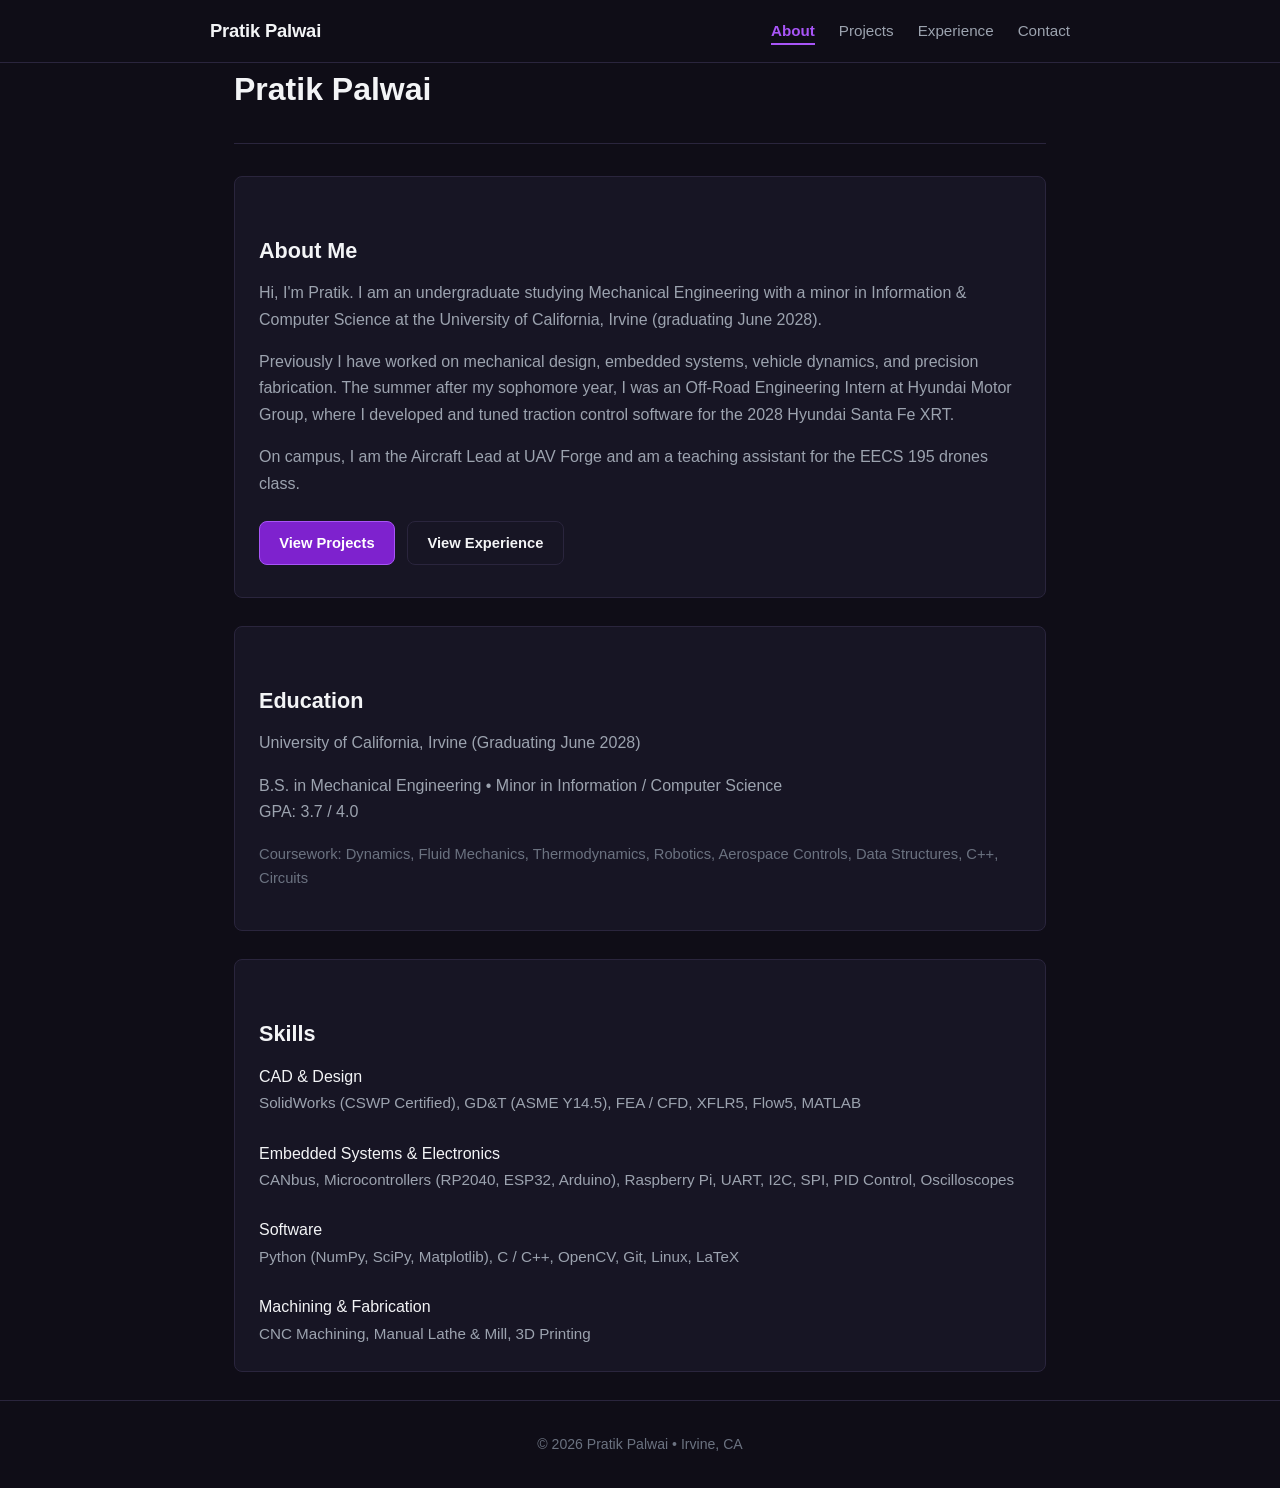
==== index.html @ 0e06a15a "Removed resume from the website and phone number from the contact section. Co-authored-by: robin <ro" ====
<!DOCTYPE html>
<html lang="en">
<head>
  <meta charset="UTF-8">
  <meta name="viewport" content="width=device-width, initial-scale=1.0">
  <title>PP Portfolio</title>
  <link rel="icon" type="image/svg+xml" href="assets/favicon.svg">
  <link rel="stylesheet" href="styles.css">
</head>
<body>

  <header>
    <div class="container nav-bar">
      <div class="site-title">
        <a href="index.html">Pratik Palwai</a>
      </div>
      <nav>
        <ul>
          <li><a href="index.html" class="active">About</a></li>
          <li><a href="projects.html">Projects</a></li>
          <li><a href="experience.html">Experience</a></li>
          <li><a href="contact.html">Contact</a></li>
        </ul>
      </nav>
    </div>
  </header>

  <main class="container">
    <div class="page-header">
      <h1>Pratik Palwai</h1>
    </div>

    <div class="card">
      <h2>About Me</h2>
      <p>
        Hi, I'm Pratik. I am an undergraduate studying Mechanical Engineering with a minor in Information &amp; Computer Science at the University of California, Irvine (graduating June 2028).
      </p>
      <p>
        Previously I have worked on mechanical design, embedded systems, vehicle dynamics, and precision fabrication. The summer after my sophomore year, I was an Off-Road Engineering Intern at Hyundai Motor Group, where I developed and tuned traction control software for the 2028 Hyundai Santa Fe XRT.
      </p>
      <p>
        On campus, I am the Aircraft Lead at UAV Forge and am a teaching assistant for the EECS 195 drones class.
      </p>

      <div style="margin-top: 1.5rem;">
        <a href="projects.html" class="btn">View Projects</a>
        <a href="experience.html" class="btn btn-secondary">View Experience</a>
      </div>
    </div>

    <div class="card">
      <h2>Education</h2>
      <p>University of California, Irvine (Graduating June 2028)</p>
      <p>
        B.S. in Mechanical Engineering &bull; Minor in Information / Computer Science<br>
        GPA: 3.7 / 4.0
      </p>
      <p style="font-size: 0.92rem; color: var(--text-dim);">
        Coursework: Dynamics, Fluid Mechanics, Thermodynamics, Robotics, Aerospace Controls, Data Structures, C++, Circuits
      </p>
    </div>

    <div class="card">
      <h2>Skills</h2>
      <div class="skills-group">
        <div>CAD &amp; Design</div>
        <span>SolidWorks (CSWP Certified), GD&amp;T (ASME Y14.5), FEA / CFD, XFLR5, Flow5, MATLAB</span>
      </div>
      <div class="skills-group">
        <div>Embedded Systems &amp; Electronics</div>
        <span>CANbus, Microcontrollers (RP2040, ESP32, Arduino), Raspberry Pi, UART, I2C, SPI, PID Control, Oscilloscopes</span>
      </div>
      <div class="skills-group">
        <div>Software</div>
        <span>Python (NumPy, SciPy, Matplotlib), C / C++, OpenCV, Git, Linux, LaTeX</span>
      </div>
      <div class="skills-group" style="margin-bottom: 0;">
        <div>Machining &amp; Fabrication</div>
        <span>CNC Machining, Manual Lathe &amp; Mill, 3D Printing</span>
      </div>
    </div>
  </main>

  <footer>
    <div class="container">
      &copy; 2026 Pratik Palwai &bull; Irvine, CA
    </div>
  </footer>

</body>
</html>
---- styles.css ----
/* ==========================================================================
   PRATIK PALWAI - PORTFOLIO STYLES
   Simple, clean dark mode with purple accents. No gradients.
   ========================================================================== */

:root {
  /* Solid colors - Dark mode with purple theme */
  --bg: #0f0d17;
  --bg-card: #171524;
  --bg-card-hover: #1e1b2e;
  --border: #2a253d;
  --border-focus: #a855f7;

  --text-main: #f3f4f6;
  --text-muted: #9ca3af;
  --text-dim: #6b7280;

  --purple: #a855f7;
  --purple-hover: #c084fc;
  --purple-btn: #7e22ce;
  --purple-tag-bg: #231c36;
  --purple-tag-border: #4c1d95;

  --font-sans: -apple-system, BlinkMacSystemFont, "Segoe UI", Roboto, Helvetica, Arial, sans-serif;
  --font-mono: ui-monospace, SFMono-Regular, Menlo, Monaco, Consolas, "Liberation Mono", "Courier New", monospace;

  --radius: 8px;
  --max-width: 860px;
}

/* Base Reset */
*, *::before, *::after {
  box-sizing: border-box;
  margin: 0;
  padding: 0;
}

body {
  font-family: var(--font-sans);
  background-color: var(--bg);
  color: var(--text-main);
  line-height: 1.65;
  font-size: 16px;
  -webkit-font-smoothing: antialiased;
}

a {
  color: var(--purple);
  text-decoration: none;
}

a:hover {
  color: var(--purple-hover);
  text-decoration: underline;
}

/* Container */
.container {
  max-width: var(--max-width);
  margin: 0 auto;
  padding: 0 1.5rem;
}

/* Header & Navigation */
header {
  border-bottom: 1px solid var(--border);
  background-color: var(--bg);
  position: sticky;
  top: 0;
  z-index: 50;
}

.nav-bar {
  display: flex;
  justify-content: space-between;
  align-items: center;
  padding: 1rem 0;
}

.site-title {
  font-size: 1.15rem;
  font-weight: 700;
  color: var(--text-main);
  letter-spacing: -0.01em;
}

.site-title a {
  color: var(--text-main);
  text-decoration: none;
}

.site-title a:hover {
  color: var(--purple);
}

nav ul {
  display: flex;
  list-style: none;
  gap: 1.5rem;
  align-items: center;
}

nav a {
  color: var(--text-muted);
  font-size: 0.95rem;
  font-weight: 500;
  text-decoration: none;
  padding: 0.25rem 0;
}

nav a:hover,
nav a.active {
  color: var(--purple);
  text-decoration: none;
  font-weight: 600;
}

nav a.active {
  border-bottom: 2px solid var(--purple);
}

/* Main Content */
main {
  padding: 2.5rem 0 4rem;
}

/* Simple Page Headers */
.page-header {
  margin-bottom: 2rem;
  padding-bottom: 1.25rem;
  border-bottom: 1px solid var(--border);
}

h1 {
  font-size: 2rem;
  font-weight: 700;
  color: var(--text-main);
  margin-bottom: 0.4rem;
}

.page-subtitle {
  color: var(--purple);
  font-size: 1.05rem;
  font-weight: 500;
}

h2 {
  font-size: 1.35rem;
  font-weight: 600;
  color: var(--text-main);
  margin: 2rem 0 0.75rem;
}

p {
  color: var(--text-muted);
  margin-bottom: 1rem;
}

/* Buttons */
.btn {
  display: inline-block;
  background-color: var(--purple-btn);
  color: #ffffff;
  padding: 0.55rem 1.2rem;
  border-radius: var(--radius);
  font-weight: 600;
  font-size: 0.92rem;
  text-decoration: none;
  border: 1px solid var(--purple);
  cursor: pointer;
  margin-right: 0.5rem;
  margin-bottom: 0.5rem;
}

.btn:hover {
  background-color: var(--purple);
  color: #ffffff;
  text-decoration: none;
}

.btn-secondary {
  background-color: var(--bg-card);
  color: var(--text-main);
  border: 1px solid var(--border);
}

.btn-secondary:hover {
  background-color: var(--bg-card-hover);
  border-color: var(--purple);
  color: var(--purple);
}

/* Cards & Sections */
.card {
  background-color: var(--bg-card);
  border: 1px solid var(--border);
  border-radius: var(--radius);
  padding: 1.5rem;
  margin-bottom: 1.75rem;
}

.card:hover {
  border-color: var(--border-focus);
}

/* Project Entry with Image & Text */
.project-item {
  background-color: var(--bg-card);
  border: 1px solid var(--border);
  border-radius: var(--radius);
  padding: 1.5rem;
  margin-bottom: 2rem;
  display: flex;
  flex-direction: column;
  gap: 1rem;
}

.project-item:hover {
  border-color: var(--border-focus);
}

.project-title {
  font-size: 1.25rem;
  font-weight: 700;
  color: var(--text-main);
  margin-bottom: 0.2rem;
}

.project-team {
  font-size: 0.88rem;
  color: var(--purple);
  font-weight: 600;
  margin-bottom: 1rem;
}

.project-image {
  width: 100%;
  max-height: 420px;
  object-fit: contain;
  background-color: #08070d;
  border-radius: var(--radius);
  border: 1px solid var(--border);
  margin: 1rem 0;
  display: block;
}

.project-text {
  color: var(--text-muted);
  font-size: 0.96rem;
  line-height: 1.6;
  margin-bottom: 0.75rem;
}

.project-tags {
  display: flex;
  flex-wrap: wrap;
  gap: 0.4rem;
  margin-top: 1rem;
}

.tag {
  background-color: var(--purple-tag-bg);
  border: 1px solid var(--purple-tag-border);
  color: var(--purple-hover);
  font-size: 0.78rem;
  font-family: var(--font-mono);
  padding: 0.2rem 0.6rem;
  border-radius: 4px;
}

/* Experience List */
.experience-item {
  background-color: var(--bg-card);
  border: 1px solid var(--border);
  border-radius: var(--radius);
  padding: 1.4rem;
  margin-bottom: 1.5rem;
}

.exp-header {
  display: flex;
  justify-content: space-between;
  align-items: baseline;
  flex-wrap: wrap;
  gap: 0.4rem;
  margin-bottom: 0.25rem;
}

.exp-role {
  font-size: 1.15rem;
  font-weight: 700;
  color: var(--text-main);
}

.exp-date {
  font-size: 0.85rem;
  color: var(--purple);
  font-family: var(--font-mono);
}

.exp-company {
  font-size: 0.95rem;
  color: var(--purple-hover);
  font-weight: 600;
  margin-bottom: 0.75rem;
}

ul.exp-bullets {
  padding-left: 1.25rem;
  color: var(--text-muted);
  font-size: 0.93rem;
  line-height: 1.6;
}

ul.exp-bullets li {
  margin-bottom: 0.4rem;
}

/* Skills List */
.skills-group {
  margin-bottom: 1.5rem;
}

.skills-group strong {
  display: block;
  color: var(--text-main);
  margin-bottom: 0.35rem;
}

.skills-group span {
  color: var(--text-muted);
  font-size: 0.95rem;
}

/* Contact List */
.contact-list {
  list-style: none;
  margin-top: 1.25rem;
}

.contact-list li {
  padding: 0.85rem 0;
  border-bottom: 1px solid var(--border);
  display: flex;
  justify-content: space-between;
  align-items: center;
  flex-wrap: wrap;
  gap: 0.5rem;
}

.contact-list li:last-child {
  border-bottom: none;
}

.contact-label {
  font-weight: 600;
  color: var(--text-main);
}

.contact-value {
  color: var(--purple);
}

/* Footer */
footer {
  border-top: 1px solid var(--border);
  padding: 2rem 0;
  color: var(--text-dim);
  font-size: 0.88rem;
  text-align: center;
}

/* Mobile Responsiveness */
@media (max-width: 650px) {
  .nav-bar {
    flex-direction: column;
    gap: 0.75rem;
    align-items: flex-start;
  }

  nav ul {
    gap: 1rem;
    flex-wrap: wrap;
  }

  .exp-header {
    flex-direction: column;
  }

  .project-item {
    flex-direction: column;
  }
}
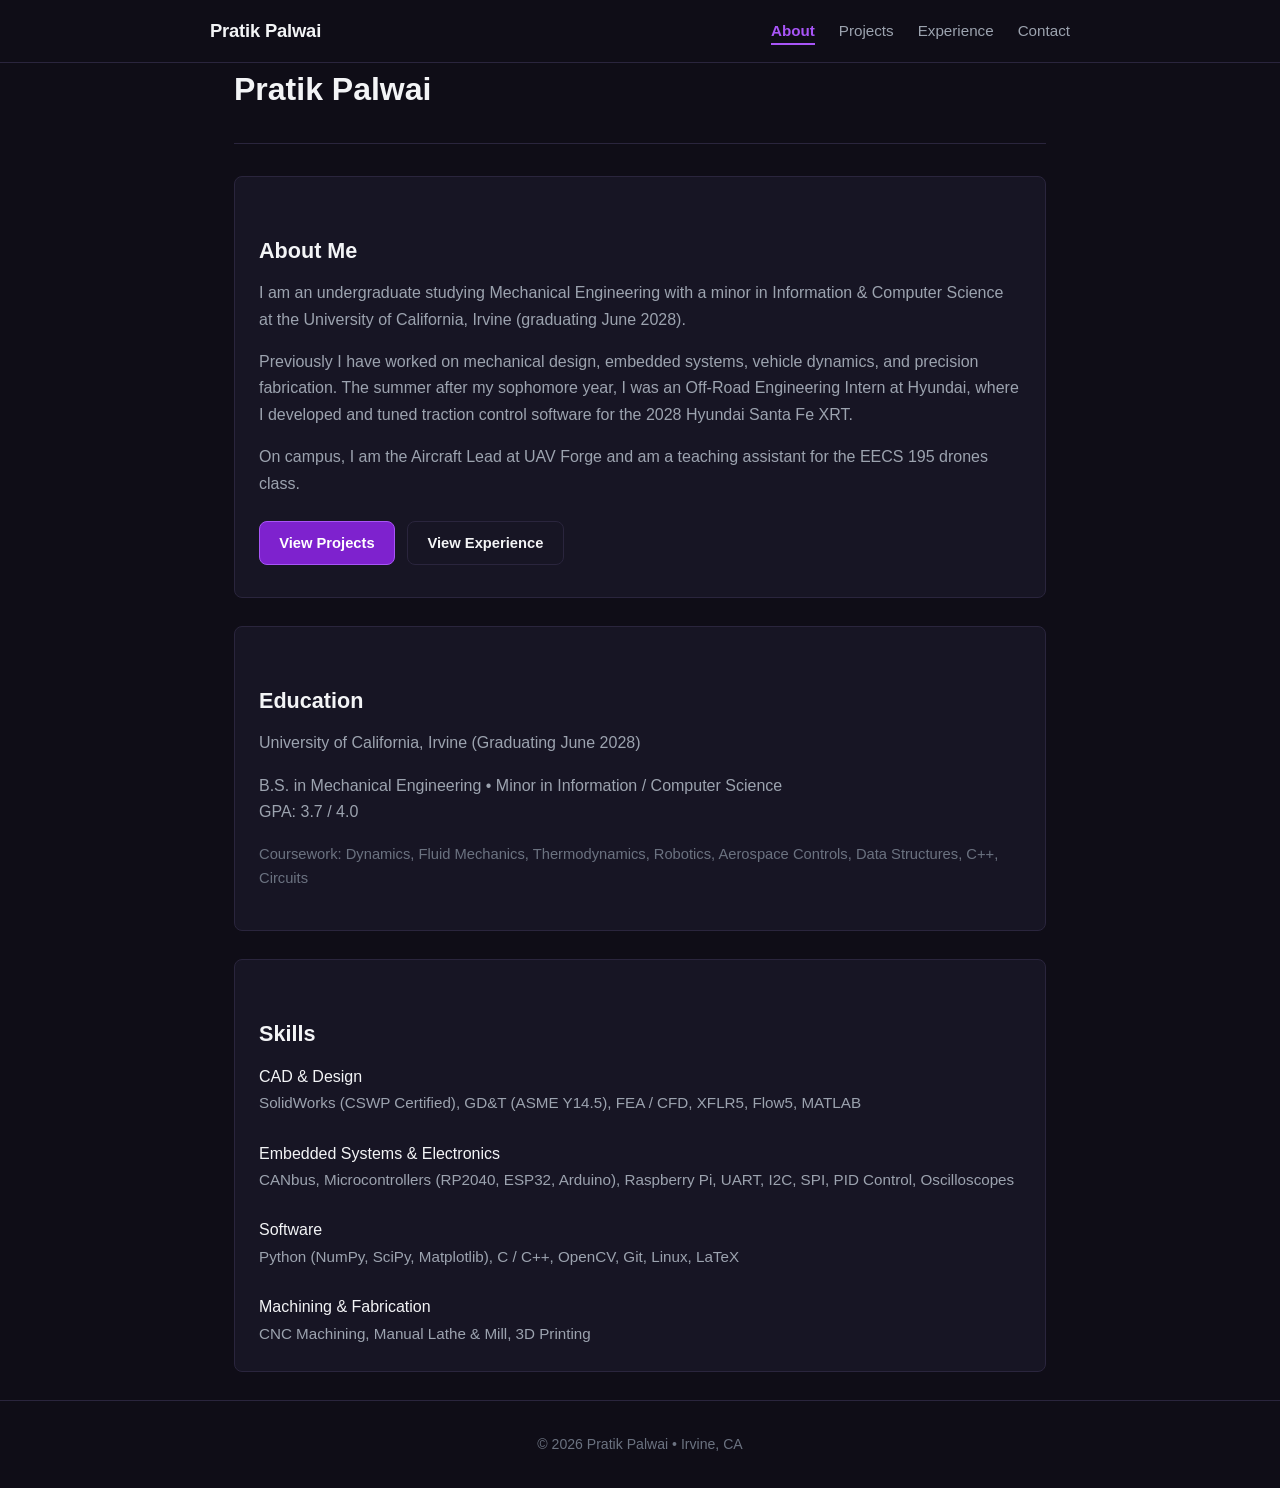
==== commit 5cb8e7ec: "duplicate removal" ====
--- a/index.html
+++ b/index.html
@@ -33,10 +33,10 @@
     <div class="card">
       <h2>About Me</h2>
       <p>
-        Hi, I'm Pratik. I am an undergraduate studying Mechanical Engineering with a minor in Information &amp; Computer Science at the University of California, Irvine (graduating June 2028).
+        I am an undergraduate studying Mechanical Engineering with a minor in Information &amp; Computer Science at the University of California, Irvine (graduating June 2028).
       </p>
       <p>
-        Previously I have worked on mechanical design, embedded systems, vehicle dynamics, and precision fabrication. The summer after my sophomore year, I was an Off-Road Engineering Intern at Hyundai Motor Group, where I developed and tuned traction control software for the 2028 Hyundai Santa Fe XRT.
+        Previously I have worked on mechanical design, embedded systems, vehicle dynamics, and precision fabrication. The summer after my sophomore year, I was an Off-Road Engineering Intern at Hyundai, where I developed and tuned traction control software for the 2028 Hyundai Santa Fe XRT.
       </p>
       <p>
         On campus, I am the Aircraft Lead at UAV Forge and am a teaching assistant for the EECS 195 drones class.
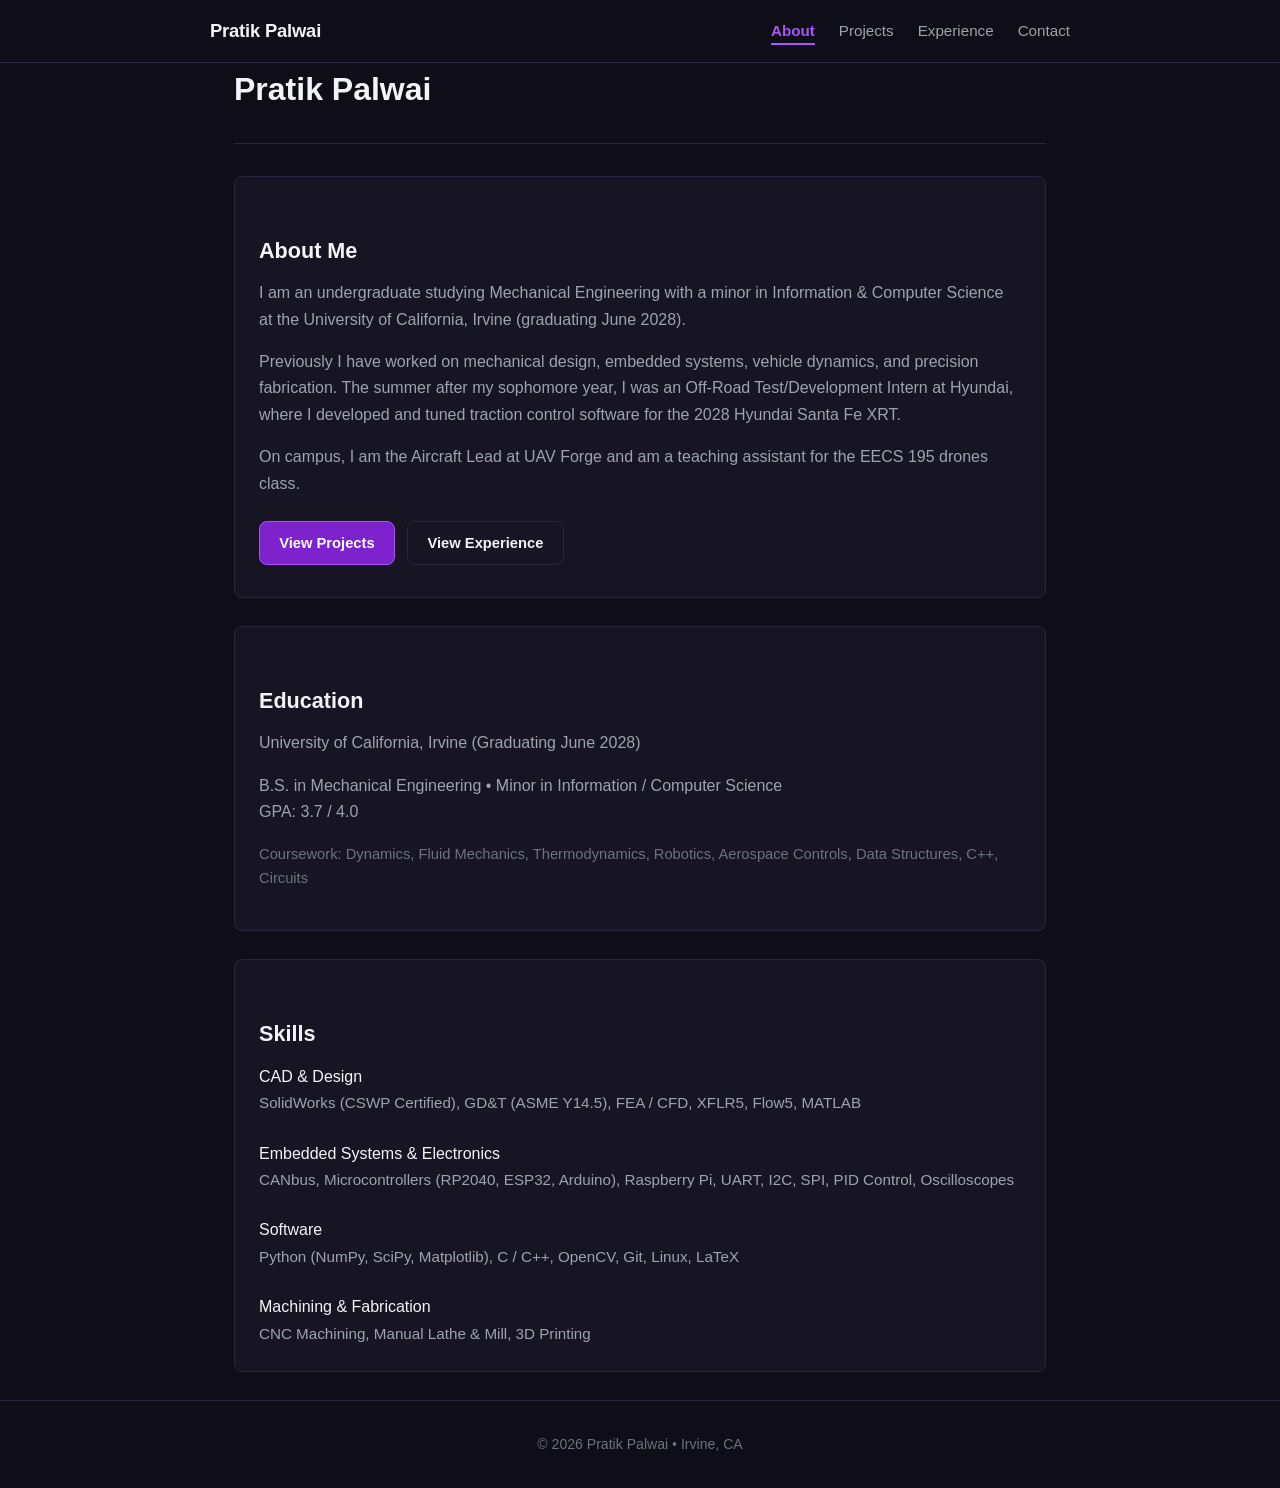
==== commit 95f790b8: "ouu" ====
--- a/index.html
+++ b/index.html
@@ -36,7 +36,7 @@
         I am an undergraduate studying Mechanical Engineering with a minor in Information &amp; Computer Science at the University of California, Irvine (graduating June 2028).
       </p>
       <p>
-        Previously I have worked on mechanical design, embedded systems, vehicle dynamics, and precision fabrication. The summer after my sophomore year, I was an Off-Road Engineering Intern at Hyundai, where I developed and tuned traction control software for the 2028 Hyundai Santa Fe XRT.
+        Previously I have worked on mechanical design, embedded systems, vehicle dynamics, and precision fabrication. The summer after my sophomore year, I was an Off-Road Test/Development Intern at Hyundai, where I developed and tuned traction control software for the 2028 Hyundai Santa Fe XRT.
       </p>
       <p>
         On campus, I am the Aircraft Lead at UAV Forge and am a teaching assistant for the EECS 195 drones class.
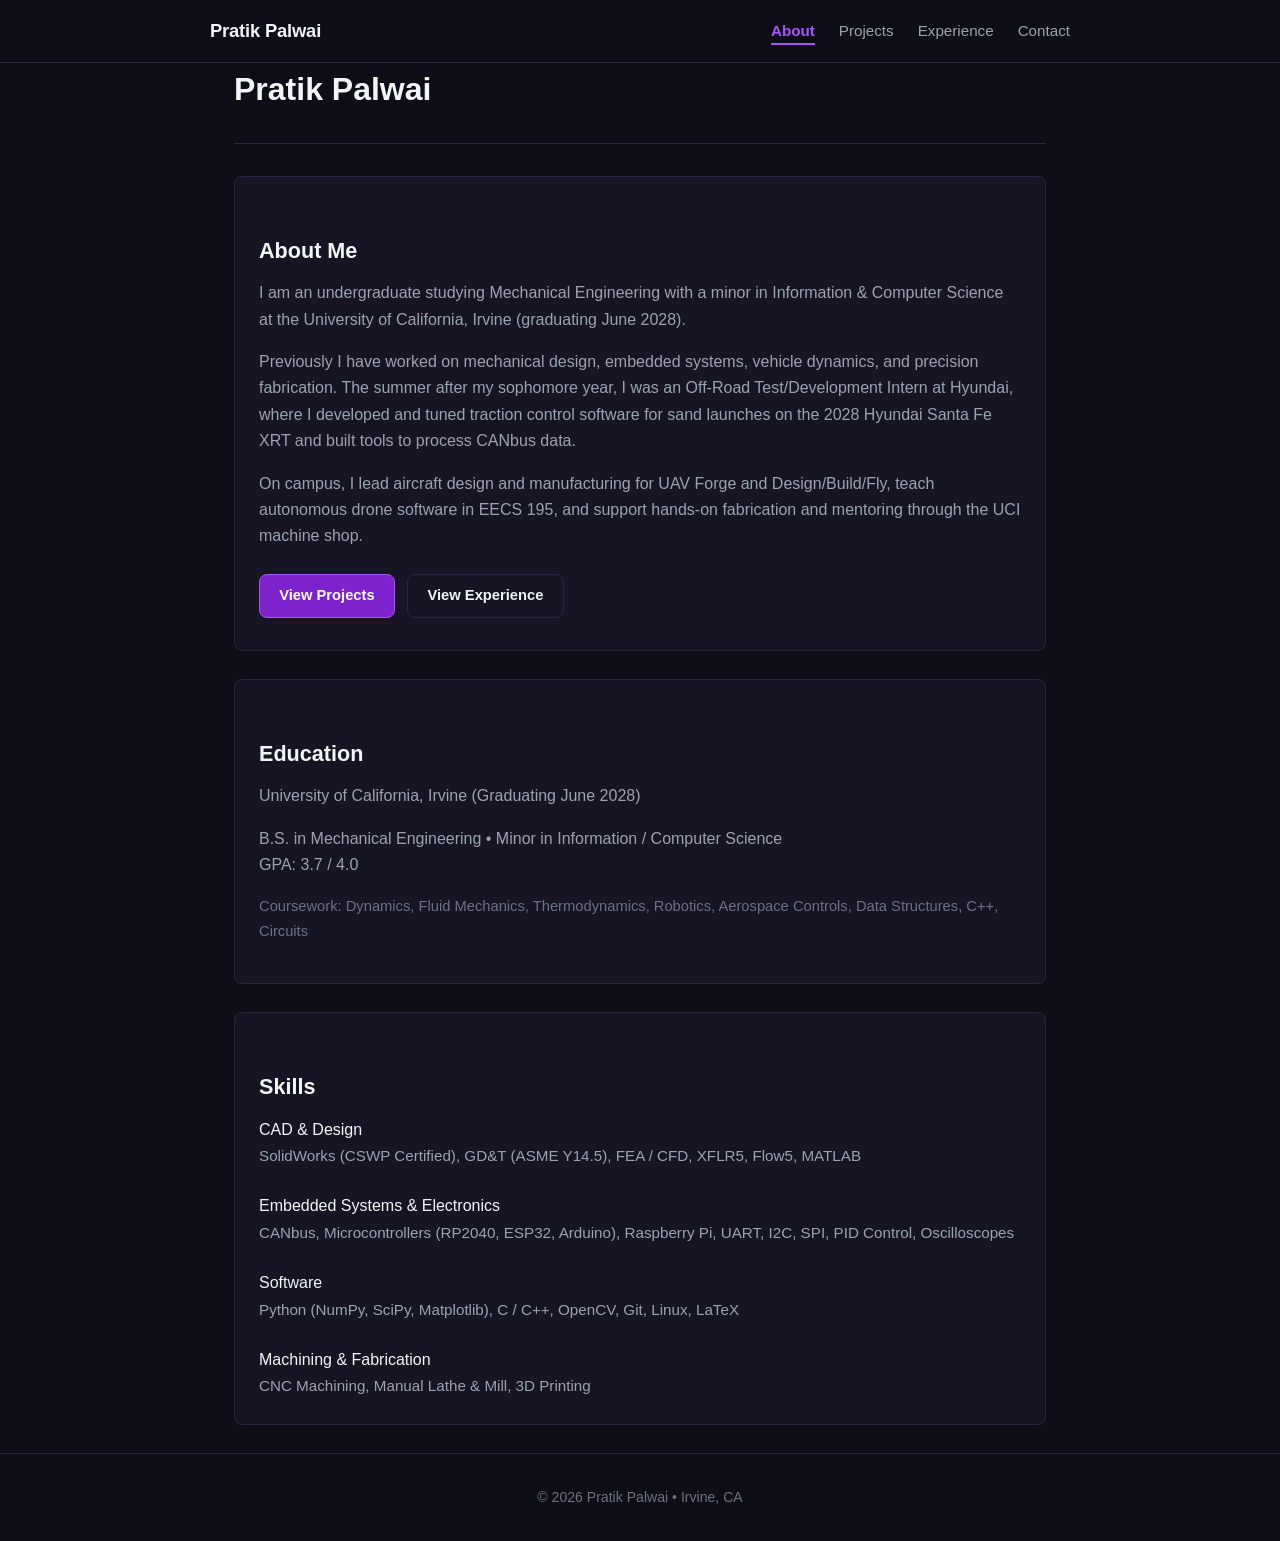
==== commit c9f34081: "per" ====
--- a/index.html
+++ b/index.html
@@ -36,10 +36,10 @@
         I am an undergraduate studying Mechanical Engineering with a minor in Information &amp; Computer Science at the University of California, Irvine (graduating June 2028).
       </p>
       <p>
-        Previously I have worked on mechanical design, embedded systems, vehicle dynamics, and precision fabrication. The summer after my sophomore year, I was an Off-Road Test/Development Intern at Hyundai, where I developed and tuned traction control software for the 2028 Hyundai Santa Fe XRT.
+        Previously I have worked on mechanical design, embedded systems, vehicle dynamics, and precision fabrication. The summer after my sophomore year, I was an Off-Road Test/Development Intern at Hyundai, where I developed and tuned traction control software for sand launches on the 2028 Hyundai Santa Fe XRT and built tools to process CANbus data.
       </p>
       <p>
-        On campus, I am the Aircraft Lead at UAV Forge and am a teaching assistant for the EECS 195 drones class.
+        On campus, I lead aircraft design and manufacturing for UAV Forge and Design/Build/Fly, teach autonomous drone software in EECS 195, and support hands-on fabrication and mentoring through the UCI machine shop.
       </p>
 
       <div style="margin-top: 1.5rem;">
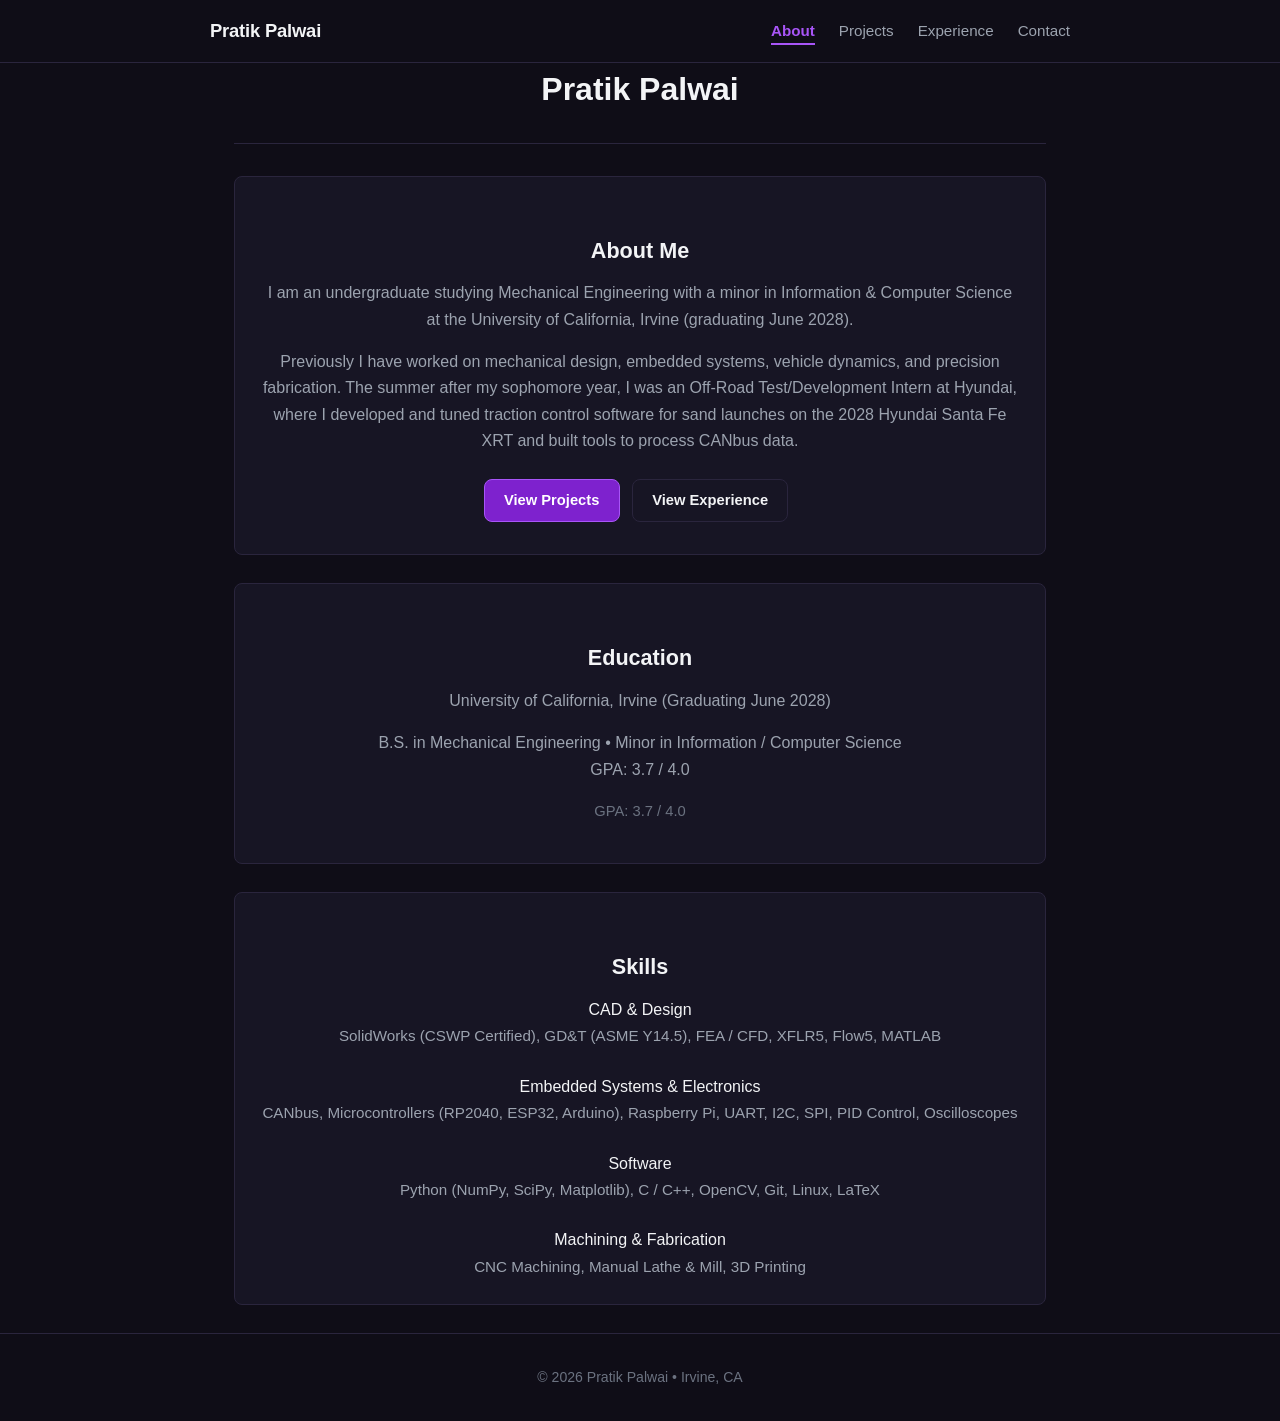
==== commit 7fd90741: "fixed" ====
--- a/index.html
+++ b/index.html
@@ -38,9 +38,6 @@
       <p>
         Previously I have worked on mechanical design, embedded systems, vehicle dynamics, and precision fabrication. The summer after my sophomore year, I was an Off-Road Test/Development Intern at Hyundai, where I developed and tuned traction control software for sand launches on the 2028 Hyundai Santa Fe XRT and built tools to process CANbus data.
       </p>
-      <p>
-        On campus, I lead aircraft design and manufacturing for UAV Forge and Design/Build/Fly, teach autonomous drone software in EECS 195, and support hands-on fabrication and mentoring through the UCI machine shop.
-      </p>
 
       <div style="margin-top: 1.5rem;">
         <a href="projects.html" class="btn">View Projects</a>
@@ -56,7 +53,7 @@
         GPA: 3.7 / 4.0
       </p>
       <p style="font-size: 0.92rem; color: var(--text-dim);">
-        Coursework: Dynamics, Fluid Mechanics, Thermodynamics, Robotics, Aerospace Controls, Data Structures, C++, Circuits
+        GPA: 3.7 / 4.0
       </p>
     </div>
 
--- a/styles.css
+++ b/styles.css
@@ -61,6 +61,19 @@
   padding: 0 1.5rem;
 }
 
+/* Main Content Centering */
+main {
+  padding: 2.5rem 0 4rem;
+  text-align: center;
+}
+
+.projects-grid {
+  display: grid;
+  grid-template-columns: repeat(auto-fit, minmax(300px, 1fr));
+  gap: 2rem;
+  justify-content: center;
+}
+
 /* Header & Navigation */
 header {
   border-bottom: 1px solid var(--border);
@@ -219,6 +232,47 @@
   border-color: var(--border-focus);
 }
 
+/* Responsive layout: image on right for larger screens */
+@media (min-width: 768px) {
+  .project-item {
+    flex-direction: row;
+    align-items: flex-start;
+  }
+  
+  .project-text {
+    flex: 1;
+    min-width: 0;
+  }
+  
+  .project-image {
+    max-width: 40%;
+    flex-shrink: 0;
+    margin: 0 0 0 2rem;
+  }
+}
+
+/* Specific styling for CNC project with dual images stacked vertically */
+.cnc-project .project-image-container {
+  display: flex;
+  flex-direction: column;
+  gap: 1rem;
+  min-width: 0;
+}
+
+.cnc-project .project-image {
+  width: 100%;
+  max-width: 100%;
+  margin: 0;
+}
+
+@media (min-width: 768px) {
+  .cnc-project .project-image-container {
+    flex: 0 0 40%;
+    max-width: 40%;
+    margin-left: 2rem;
+  }
+}
+
 .project-title {
   font-size: 1.25rem;
   font-weight: 700;
@@ -240,8 +294,13 @@
   background-color: #08070d;
   border-radius: var(--radius);
   border: 1px solid var(--border);
-  margin: 1rem 0;
-  display: block;
+}
+
+/* Responsive layout for project images */
+@media (min-width: 768px) {
+  .project-image {
+    max-width: 40%;
+  }
 }
 
 .project-text {
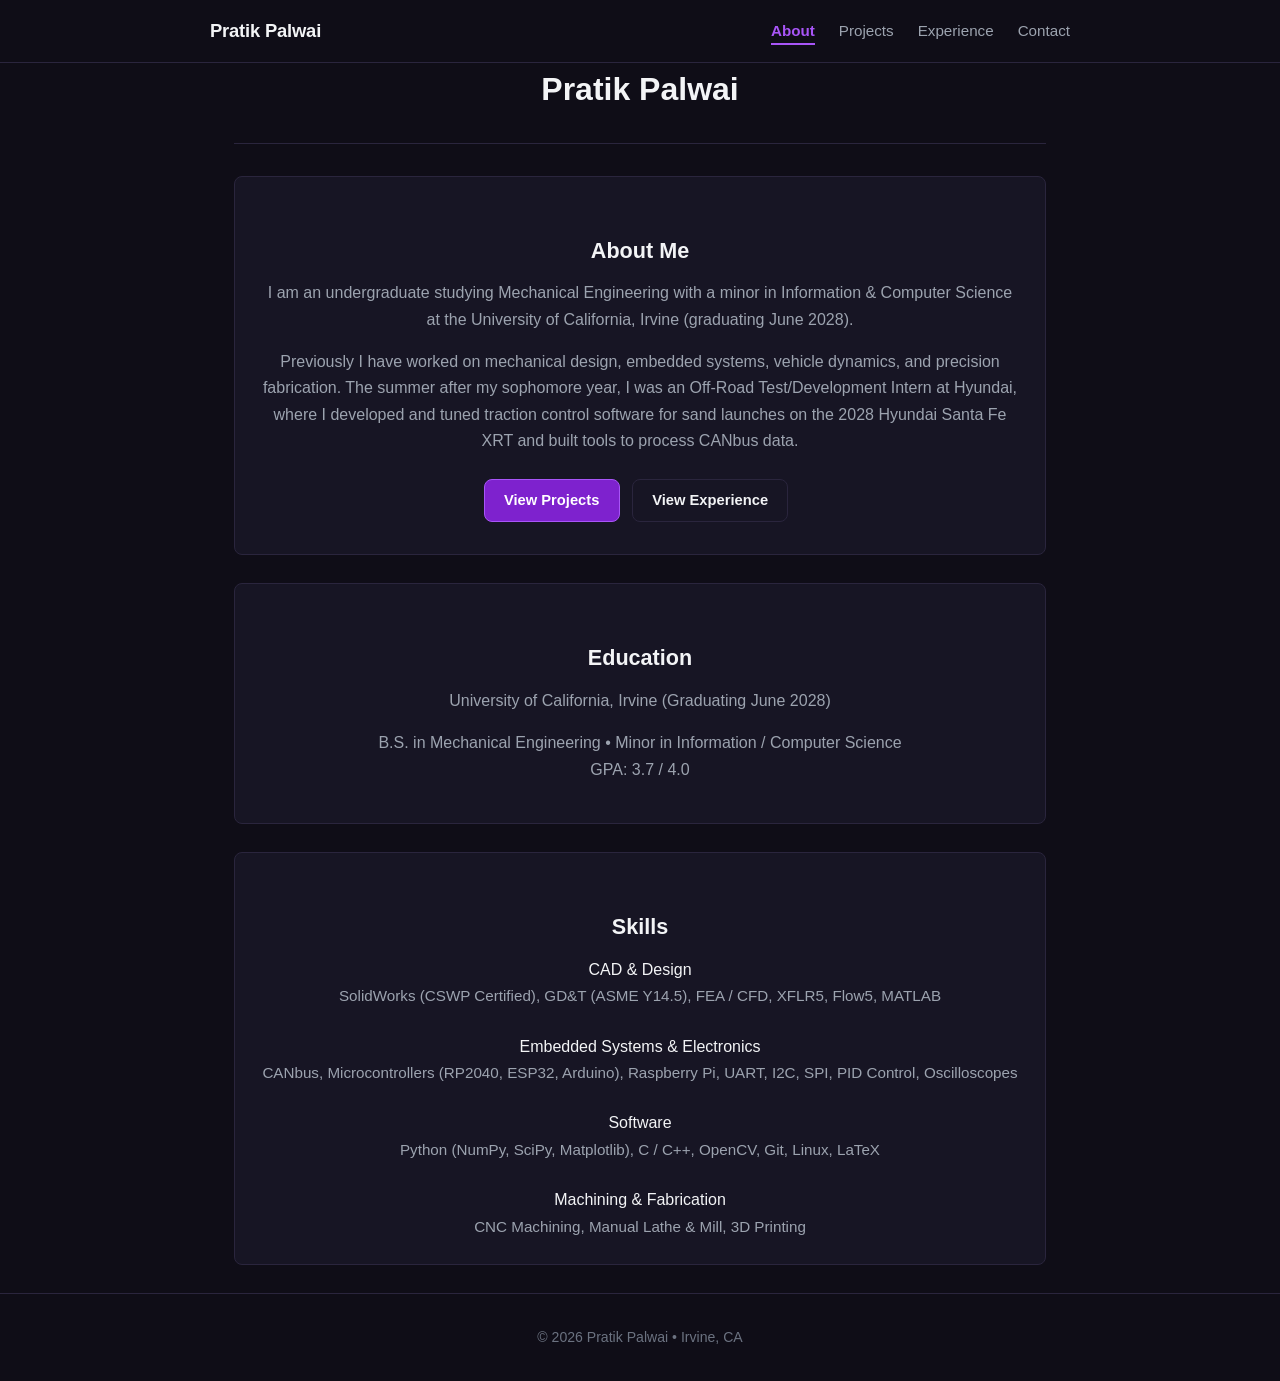
==== commit e089d22b: "text" ====
--- a/index.html
+++ b/index.html
@@ -52,9 +52,6 @@
         B.S. in Mechanical Engineering &bull; Minor in Information / Computer Science<br>
         GPA: 3.7 / 4.0
       </p>
-      <p style="font-size: 0.92rem; color: var(--text-dim);">
-        GPA: 3.7 / 4.0
-      </p>
     </div>
 
     <div class="card">
--- a/styles.css
+++ b/styles.css
@@ -336,6 +336,10 @@
   margin-bottom: 1.5rem;
 }
 
+.experience-item:hover {
+  border-color: var(--border-focus);
+}
+
 .exp-header {
   display: flex;
   justify-content: space-between;
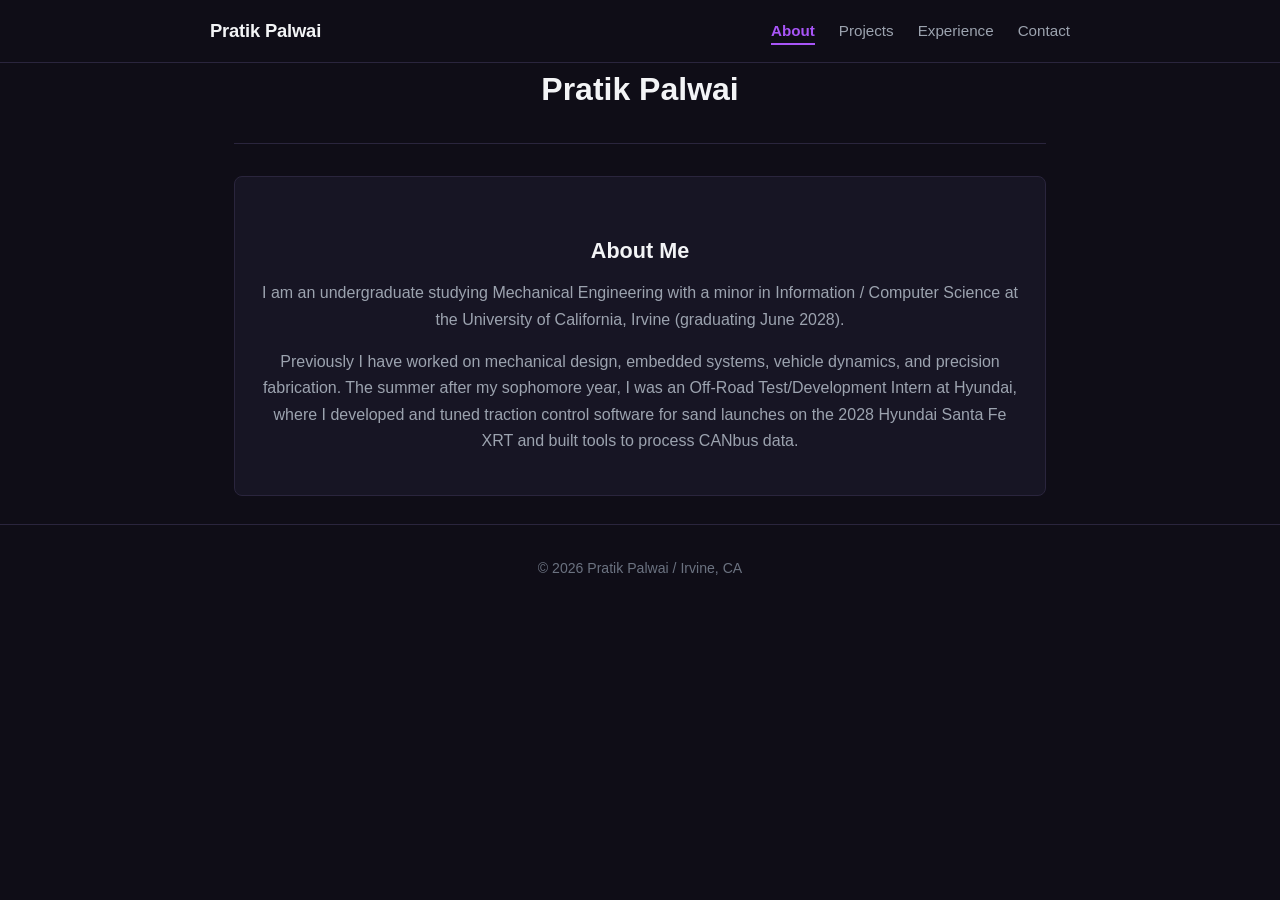
==== commit e7dfbfb2: "changes" ====
--- a/index.html
+++ b/index.html
@@ -33,51 +33,23 @@
     <div class="card">
       <h2>About Me</h2>
       <p>
-        I am an undergraduate studying Mechanical Engineering with a minor in Information &amp; Computer Science at the University of California, Irvine (graduating June 2028).
+        I am an undergraduate studying Mechanical Engineering with a minor in Information / Computer Science at the University of California, Irvine (graduating June 2028).
       </p>
       <p>
         Previously I have worked on mechanical design, embedded systems, vehicle dynamics, and precision fabrication. The summer after my sophomore year, I was an Off-Road Test/Development Intern at Hyundai, where I developed and tuned traction control software for sand launches on the 2028 Hyundai Santa Fe XRT and built tools to process CANbus data.
       </p>
 
-      <div style="margin-top: 1.5rem;">
-        <a href="projects.html" class="btn">View Projects</a>
-        <a href="experience.html" class="btn btn-secondary">View Experience</a>
-      </div>
+
     </div>
 
-    <div class="card">
-      <h2>Education</h2>
-      <p>University of California, Irvine (Graduating June 2028)</p>
-      <p>
-        B.S. in Mechanical Engineering &bull; Minor in Information / Computer Science<br>
-        GPA: 3.7 / 4.0
-      </p>
-    </div>
 
-    <div class="card">
-      <h2>Skills</h2>
-      <div class="skills-group">
-        <div>CAD &amp; Design</div>
-        <span>SolidWorks (CSWP Certified), GD&amp;T (ASME Y14.5), FEA / CFD, XFLR5, Flow5, MATLAB</span>
-      </div>
-      <div class="skills-group">
-        <div>Embedded Systems &amp; Electronics</div>
-        <span>CANbus, Microcontrollers (RP2040, ESP32, Arduino), Raspberry Pi, UART, I2C, SPI, PID Control, Oscilloscopes</span>
-      </div>
-      <div class="skills-group">
-        <div>Software</div>
-        <span>Python (NumPy, SciPy, Matplotlib), C / C++, OpenCV, Git, Linux, LaTeX</span>
-      </div>
-      <div class="skills-group" style="margin-bottom: 0;">
-        <div>Machining &amp; Fabrication</div>
-        <span>CNC Machining, Manual Lathe &amp; Mill, 3D Printing</span>
-      </div>
-    </div>
+
+
   </main>
 
   <footer>
     <div class="container">
-      &copy; 2026 Pratik Palwai &bull; Irvine, CA
+      &copy; 2026 Pratik Palwai / Irvine, CA
     </div>
   </footer>
 
--- a/styles.css
+++ b/styles.css
@@ -61,6 +61,13 @@
   padding: 0 1.5rem;
 }
 
+/* Ensure full width on mobile */
+@media (max-width: 767px) {
+  .container {
+    padding: 0 1rem;
+  }
+}
+
 /* Main Content Centering */
 main {
   padding: 2.5rem 0 4rem;
@@ -251,6 +258,18 @@
   }
 }
 
+/* Improve responsiveness for all screen sizes */
+@media (max-width: 767px) {
+  .project-item {
+    padding: 1rem;
+  }
+  
+  .project-image {
+    max-width: 100%;
+    margin: 1rem 0 0 0;
+  }
+}
+
 /* Specific styling for CNC project with dual images stacked vertically */
 .cnc-project .project-image-container {
   display: flex;
@@ -270,6 +289,10 @@
     flex: 0 0 40%;
     max-width: 40%;
     margin-left: 2rem;
+  }
+  
+  .cnc-project .project-image {
+    max-width: 100%;
   }
 }
 
@@ -300,6 +323,13 @@
 @media (min-width: 768px) {
   .project-image {
     max-width: 40%;
+  }
+}
+
+@media (max-width: 767px) {
+  .project-image {
+    max-width: 100%;
+    margin: 1rem 0 0 0;
   }
 }
 
@@ -384,15 +414,16 @@
   margin-bottom: 1.5rem;
 }
 
-.skills-group strong {
-  display: block;
-  color: var(--text-main);
-  margin-bottom: 0.35rem;
-}
-
 .skills-group span {
   color: var(--text-muted);
   font-size: 0.95rem;
+  display: block;
+}
+
+.skills-group strong {
+  color: var(--text-main);
+  margin-bottom: 0.35rem;
+  display: inline;
 }
 
 /* Contact List */
@@ -453,4 +484,9 @@
   .project-item {
     flex-direction: column;
   }
-}
+  
+  .project-image {
+    max-width: 100%;
+    margin: 1rem 0 0 0;
+  }
+}
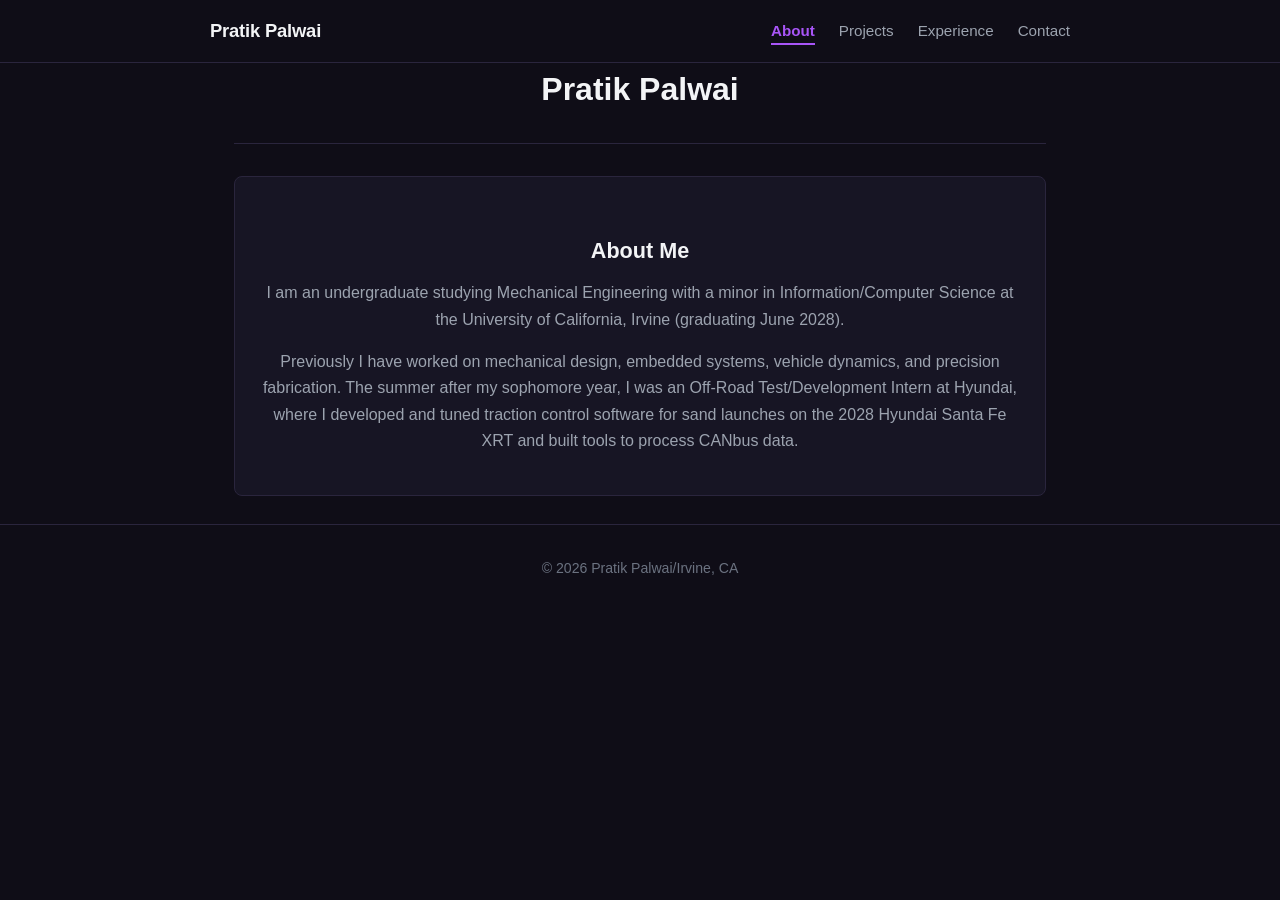
==== commit d5aa57e7: "fixed formatting" ====
--- a/index.html
+++ b/index.html
@@ -33,7 +33,7 @@
     <div class="card">
       <h2>About Me</h2>
       <p>
-        I am an undergraduate studying Mechanical Engineering with a minor in Information / Computer Science at the University of California, Irvine (graduating June 2028).
+        I am an undergraduate studying Mechanical Engineering with a minor in Information/Computer Science at the University of California, Irvine (graduating June 2028).
       </p>
       <p>
         Previously I have worked on mechanical design, embedded systems, vehicle dynamics, and precision fabrication. The summer after my sophomore year, I was an Off-Road Test/Development Intern at Hyundai, where I developed and tuned traction control software for sand launches on the 2028 Hyundai Santa Fe XRT and built tools to process CANbus data.
@@ -49,7 +49,7 @@
 
   <footer>
     <div class="container">
-      &copy; 2026 Pratik Palwai / Irvine, CA
+      &copy; 2026 Pratik Palwai/Irvine, CA
     </div>
   </footer>
 
